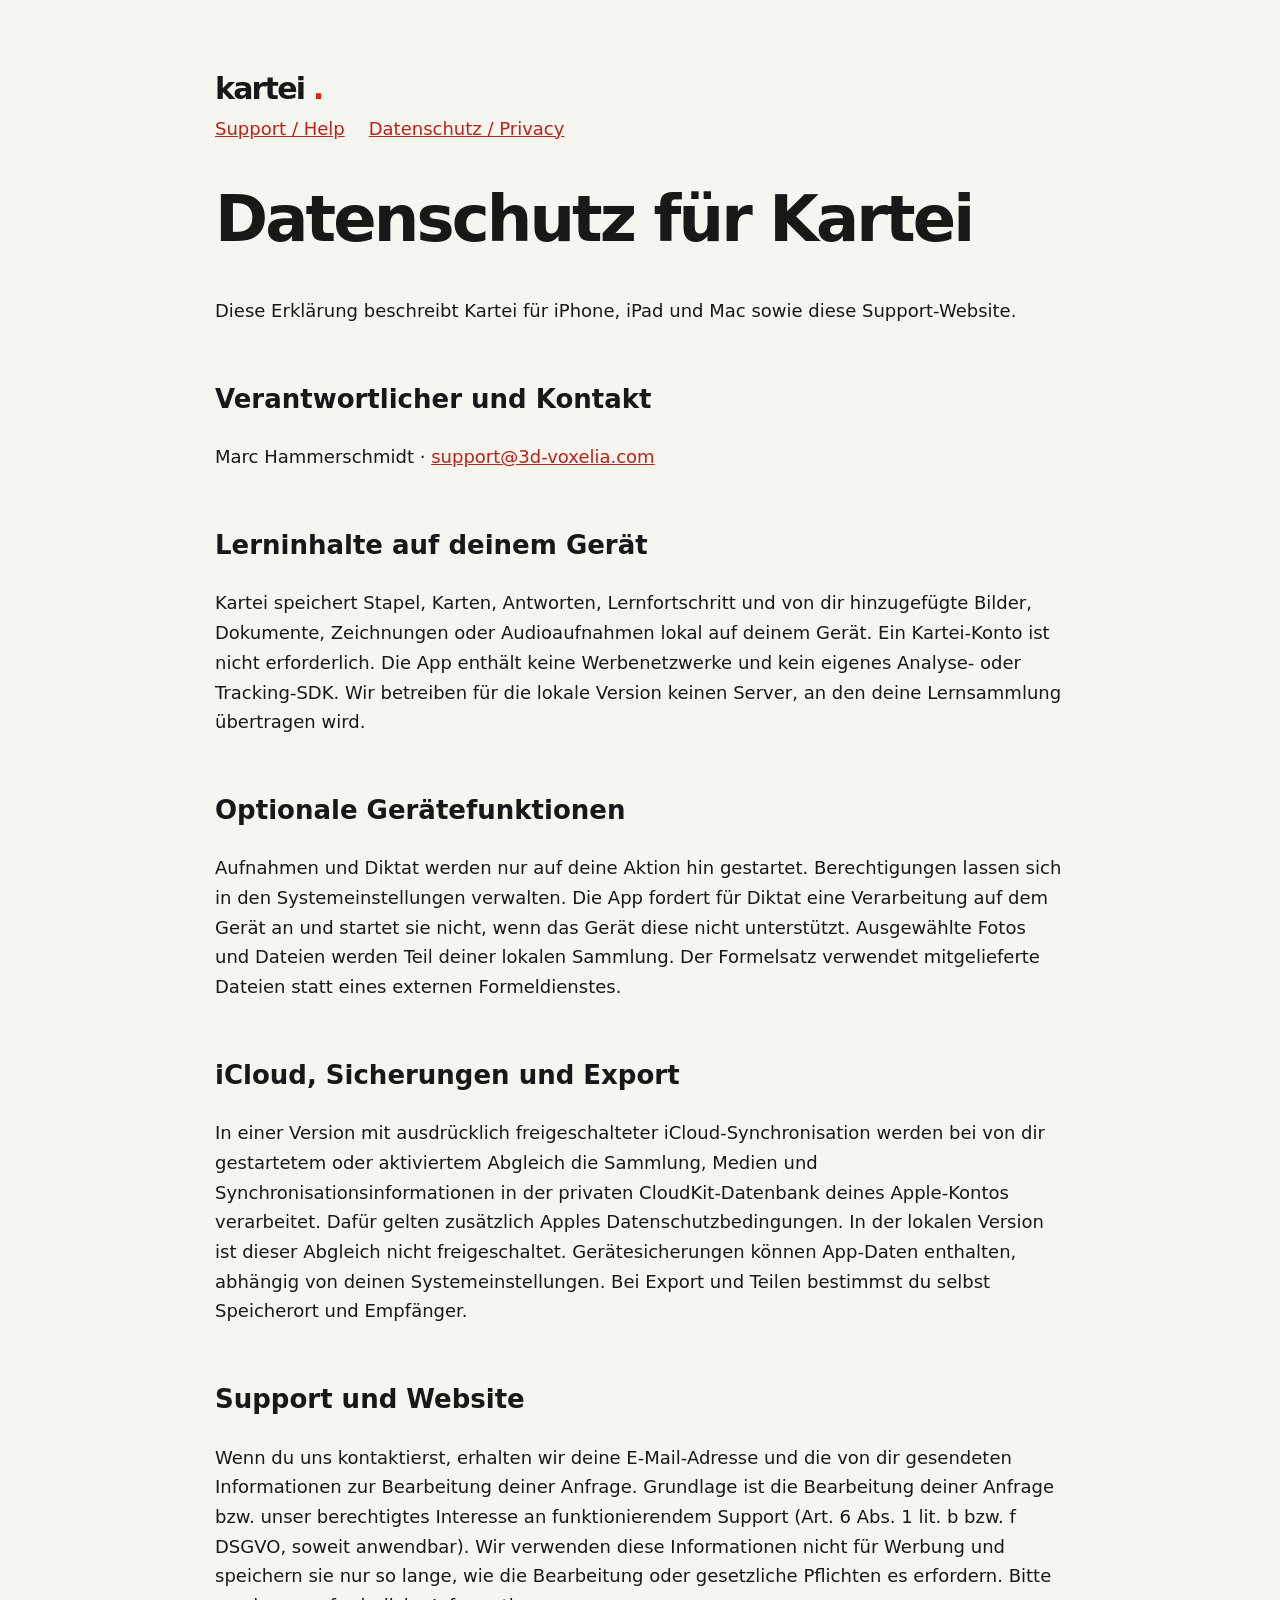
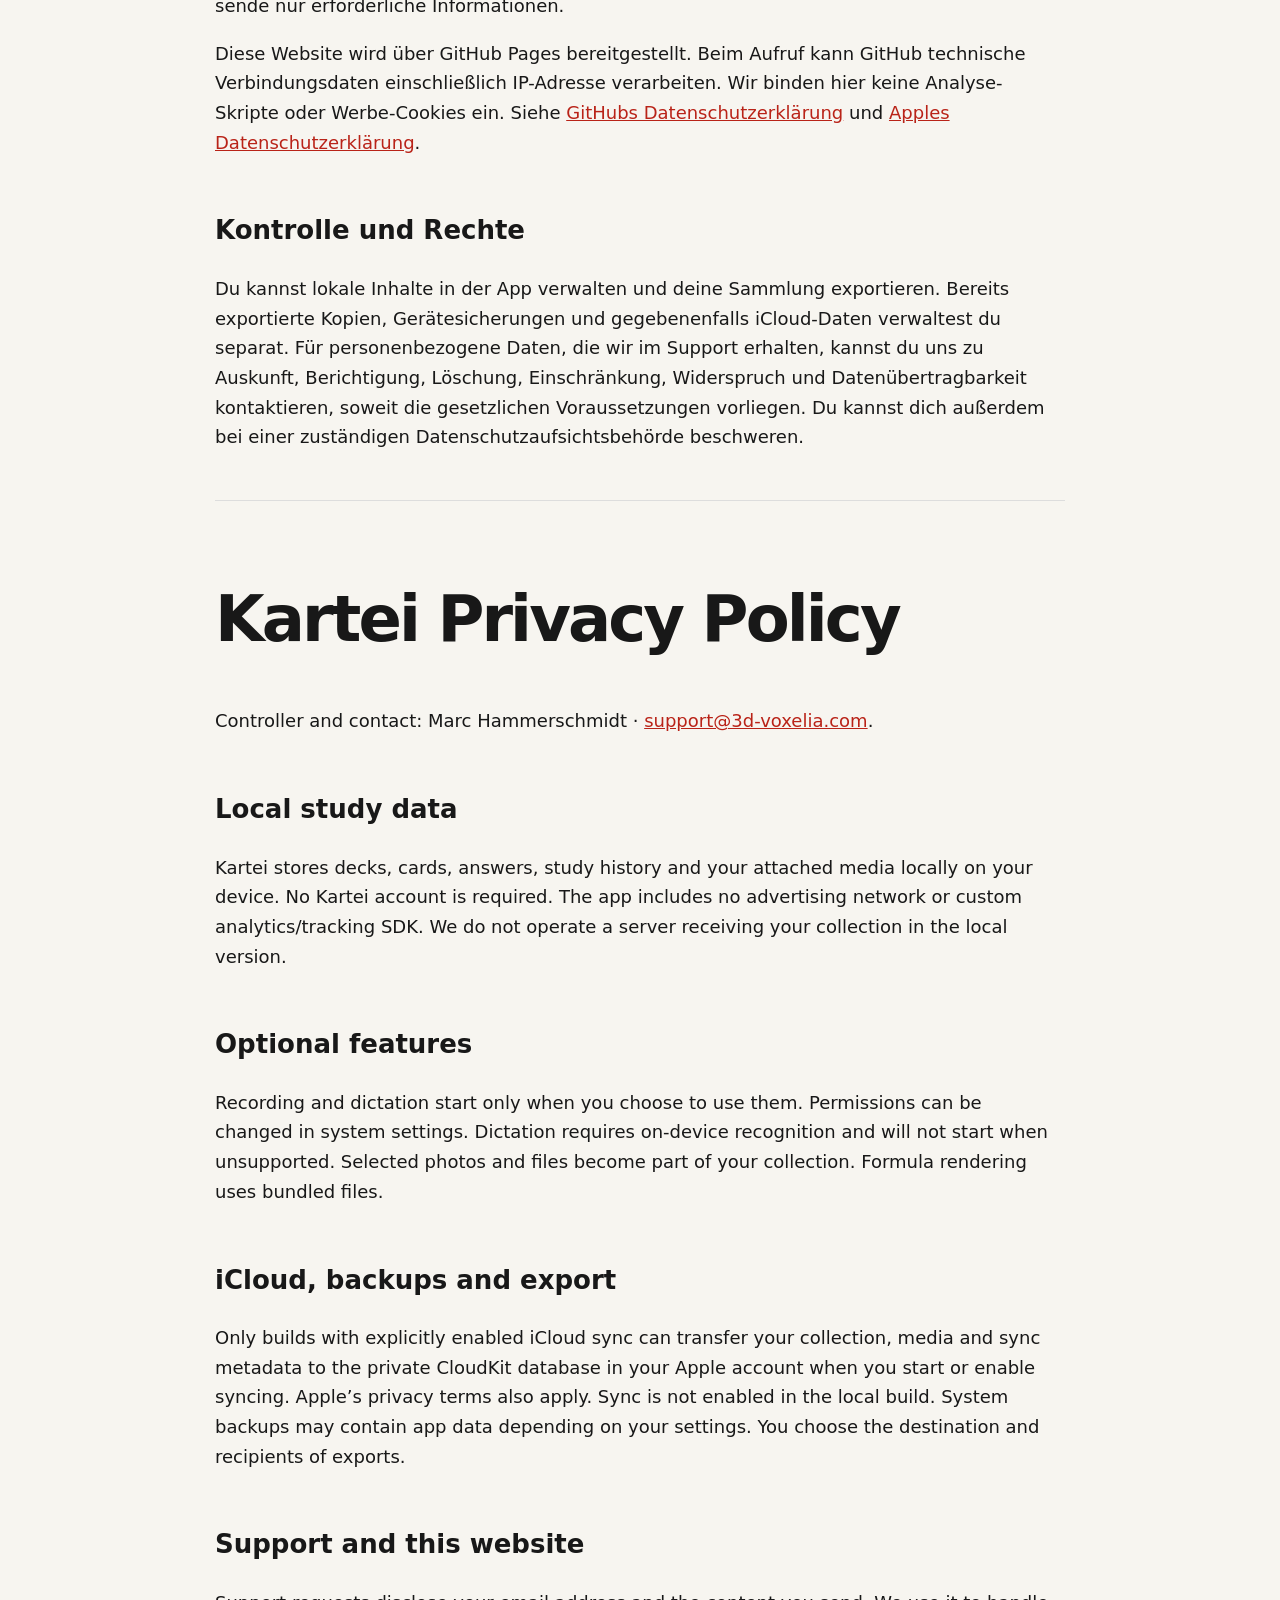
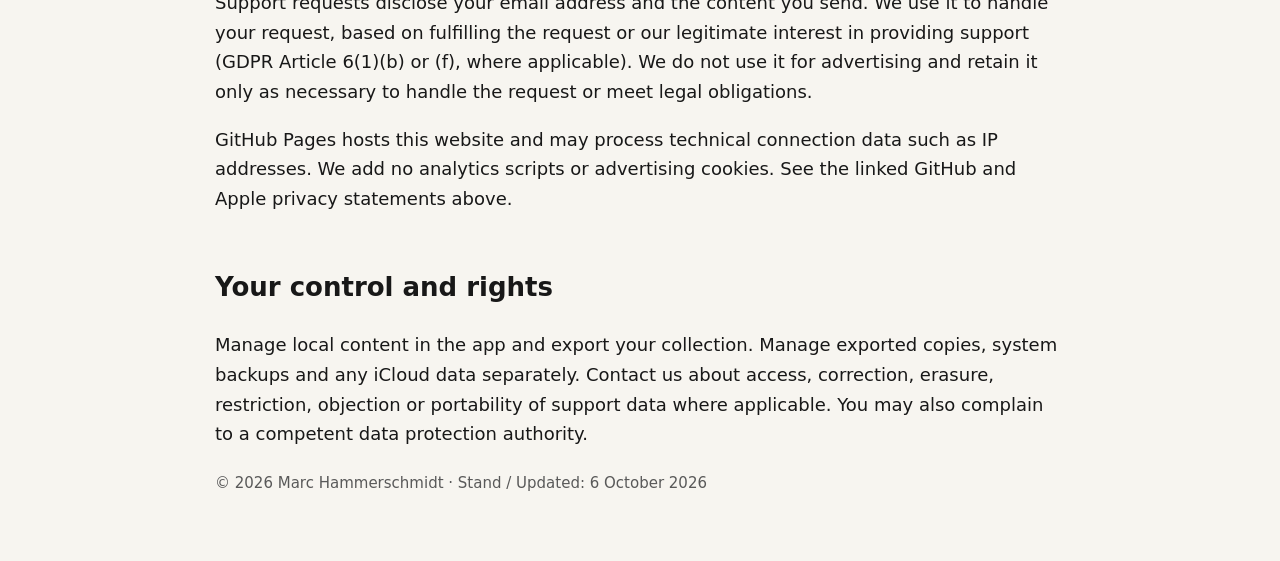
==== kartei/privacy.html @ 73644cab "Add bilingual Kartei privacy page" ====
<!doctype html><html lang="de"><meta charset="utf-8"><meta name="viewport" content="width=device-width,initial-scale=1"><title>Datenschutz · Privacy · Kartei</title><style>body{margin:0;background:#f7f5f0;color:#181818;font:18px/1.65 system-ui,sans-serif}main{max-width:850px;margin:auto;padding:64px 24px}h1{font-size:clamp(38px,7vw,64px);line-height:1.05;letter-spacing:-.045em}h2{margin-top:2em;font-size:26px}a{color:#b92318}nav{display:flex;gap:24px;flex-wrap:wrap}small{color:#595959}.brand{font-size:30px;font-weight:800;letter-spacing:-.06em}.brand span{color:#d72517}section{border-top:1px solid #ddd;padding-top:32px;margin-top:48px}</style><main><div class="brand">kartei<span> .</span></div><nav><a href="support.html">Support / Help</a><a href="privacy.html">Datenschutz / Privacy</a></nav><h1>Datenschutz für Kartei</h1><p>Diese Erklärung beschreibt Kartei für iPhone, iPad und Mac sowie diese Support-Website.</p><h2>Verantwortlicher und Kontakt</h2><p>Marc Hammerschmidt · <a href="mailto:support@3d-voxelia.com">support@3d-voxelia.com</a></p><h2>Lerninhalte auf deinem Gerät</h2><p>Kartei speichert Stapel, Karten, Antworten, Lernfortschritt und von dir hinzugefügte Bilder, Dokumente, Zeichnungen oder Audioaufnahmen lokal auf deinem Gerät. Ein Kartei-Konto ist nicht erforderlich. Die App enthält keine Werbenetzwerke und kein eigenes Analyse- oder Tracking-SDK. Wir betreiben für die lokale Version keinen Server, an den deine Lernsammlung übertragen wird.</p><h2>Optionale Gerätefunktionen</h2><p>Aufnahmen und Diktat werden nur auf deine Aktion hin gestartet. Berechtigungen lassen sich in den Systemeinstellungen verwalten. Die App fordert für Diktat eine Verarbeitung auf dem Gerät an und startet sie nicht, wenn das Gerät diese nicht unterstützt. Ausgewählte Fotos und Dateien werden Teil deiner lokalen Sammlung. Der Formelsatz verwendet mitgelieferte Dateien statt eines externen Formeldienstes.</p><h2>iCloud, Sicherungen und Export</h2><p>In einer Version mit ausdrücklich freigeschalteter iCloud-Synchronisation werden bei von dir gestartetem oder aktiviertem Abgleich die Sammlung, Medien und Synchronisationsinformationen in der privaten CloudKit-Datenbank deines Apple-Kontos verarbeitet. Dafür gelten zusätzlich Apples Datenschutzbedingungen. In der lokalen Version ist dieser Abgleich nicht freigeschaltet. Gerätesicherungen können App-Daten enthalten, abhängig von deinen Systemeinstellungen. Bei Export und Teilen bestimmst du selbst Speicherort und Empfänger.</p><h2>Support und Website</h2><p>Wenn du uns kontaktierst, erhalten wir deine E-Mail-Adresse und die von dir gesendeten Informationen zur Bearbeitung deiner Anfrage. Grundlage ist die Bearbeitung deiner Anfrage bzw. unser berechtigtes Interesse an funktionierendem Support (Art. 6 Abs. 1 lit. b bzw. f DSGVO, soweit anwendbar). Wir verwenden diese Informationen nicht für Werbung und speichern sie nur so lange, wie die Bearbeitung oder gesetzliche Pflichten es erfordern. Bitte sende nur erforderliche Informationen.</p><p>Diese Website wird über GitHub Pages bereitgestellt. Beim Aufruf kann GitHub technische Verbindungsdaten einschließlich IP-Adresse verarbeiten. Wir binden hier keine Analyse-Skripte oder Werbe-Cookies ein. Siehe <a href="https://docs.github.com/en/site-policy/privacy-policies/github-general-privacy-statement">GitHubs Datenschutzerklärung</a> und <a href="https://www.apple.com/legal/privacy/">Apples Datenschutzerklärung</a>.</p><h2>Kontrolle und Rechte</h2><p>Du kannst lokale Inhalte in der App verwalten und deine Sammlung exportieren. Bereits exportierte Kopien, Gerätesicherungen und gegebenenfalls iCloud-Daten verwaltest du separat. Für personenbezogene Daten, die wir im Support erhalten, kannst du uns zu Auskunft, Berichtigung, Löschung, Einschränkung, Widerspruch und Datenübertragbarkeit kontaktieren, soweit die gesetzlichen Voraussetzungen vorliegen. Du kannst dich außerdem bei einer zuständigen Datenschutzaufsichtsbehörde beschweren.</p><section lang="en"><h1>Kartei Privacy Policy</h1><p>Controller and contact: Marc Hammerschmidt · <a href="mailto:support@3d-voxelia.com">support@3d-voxelia.com</a>.</p><h2>Local study data</h2><p>Kartei stores decks, cards, answers, study history and your attached media locally on your device. No Kartei account is required. The app includes no advertising network or custom analytics/tracking SDK. We do not operate a server receiving your collection in the local version.</p><h2>Optional features</h2><p>Recording and dictation start only when you choose to use them. Permissions can be changed in system settings. Dictation requires on-device recognition and will not start when unsupported. Selected photos and files become part of your collection. Formula rendering uses bundled files.</p><h2>iCloud, backups and export</h2><p>Only builds with explicitly enabled iCloud sync can transfer your collection, media and sync metadata to the private CloudKit database in your Apple account when you start or enable syncing. Apple’s privacy terms also apply. Sync is not enabled in the local build. System backups may contain app data depending on your settings. You choose the destination and recipients of exports.</p><h2>Support and this website</h2><p>Support requests disclose your email address and the content you send. We use it to handle your request, based on fulfilling the request or our legitimate interest in providing support (GDPR Article 6(1)(b) or (f), where applicable). We do not use it for advertising and retain it only as necessary to handle the request or meet legal obligations.</p><p>GitHub Pages hosts this website and may process technical connection data such as IP addresses. We add no analytics scripts or advertising cookies. See the linked GitHub and Apple privacy statements above.</p><h2>Your control and rights</h2><p>Manage local content in the app and export your collection. Manage exported copies, system backups and any iCloud data separately. Contact us about access, correction, erasure, restriction, objection or portability of support data where applicable. You may also complain to a competent data protection authority.</p></section><footer><small>© 2026 Marc Hammerschmidt · Stand / Updated: 6 October 2026</small></footer></main></html>
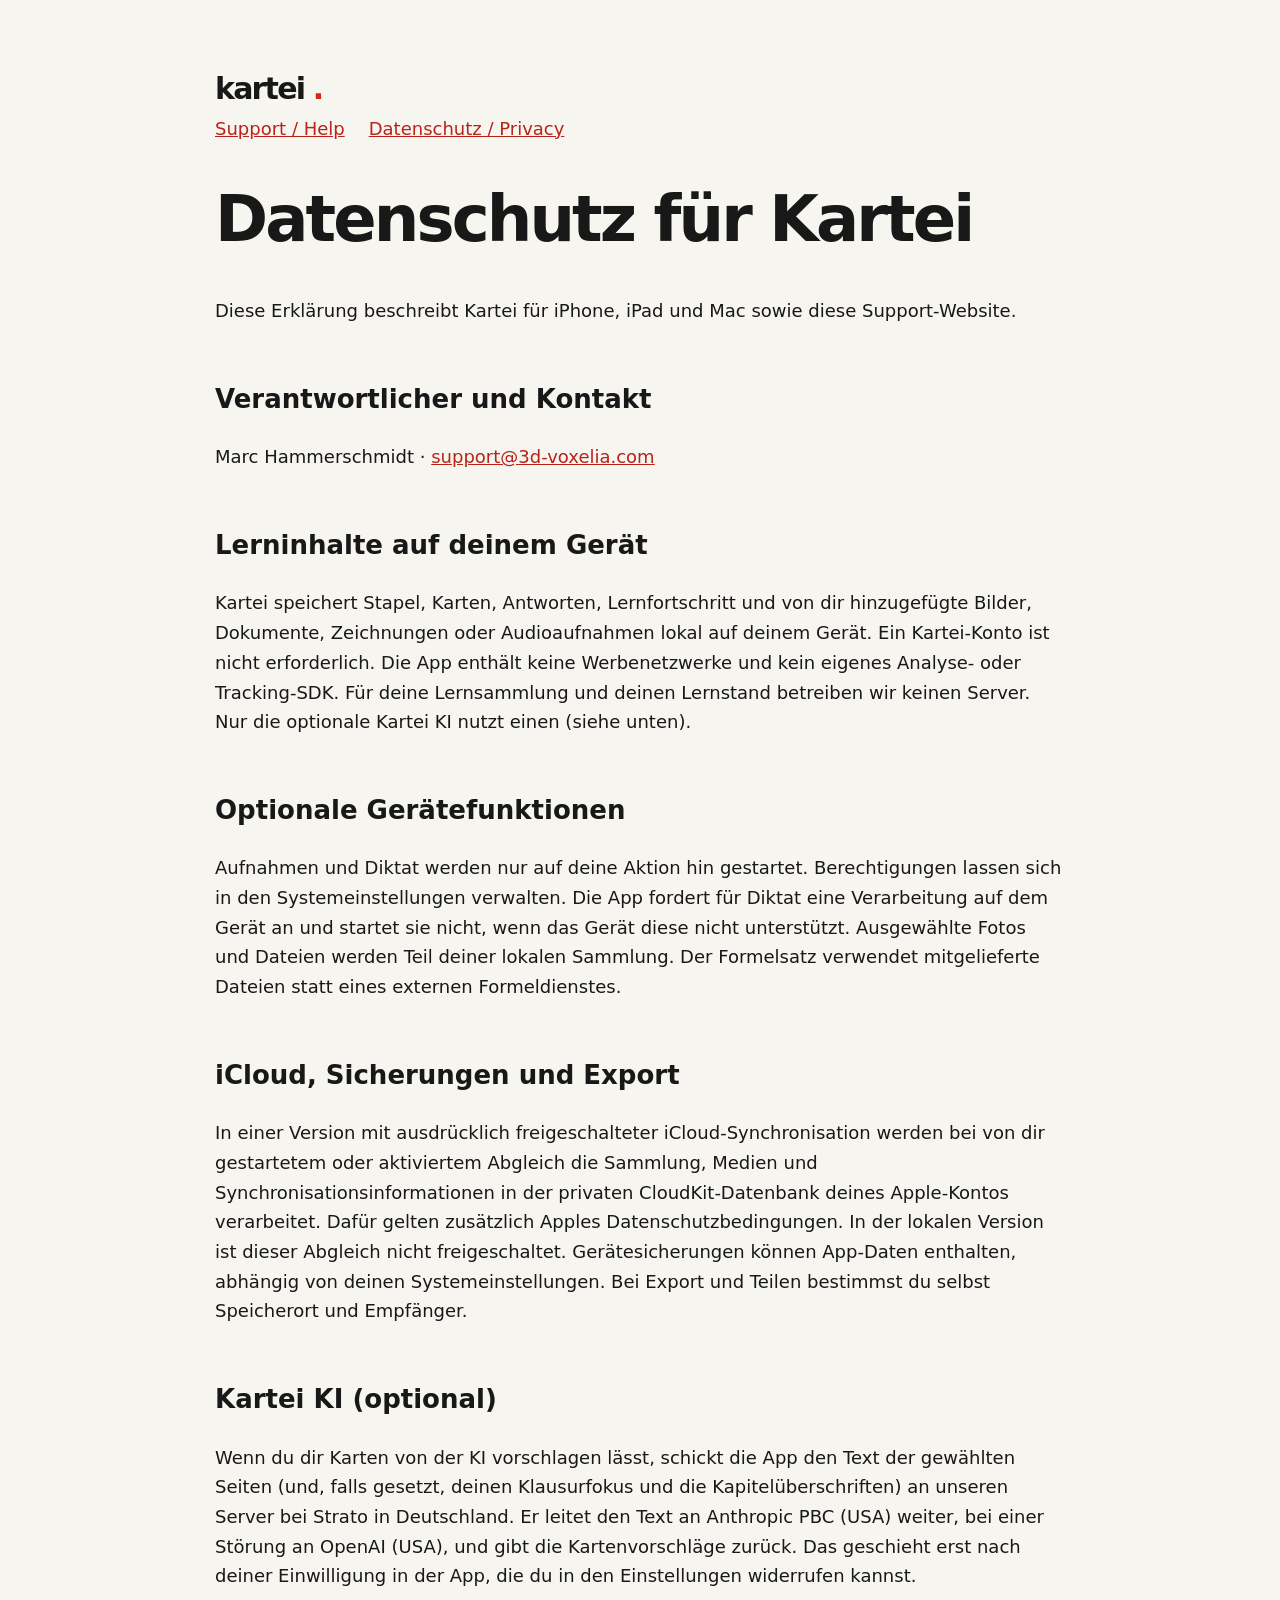
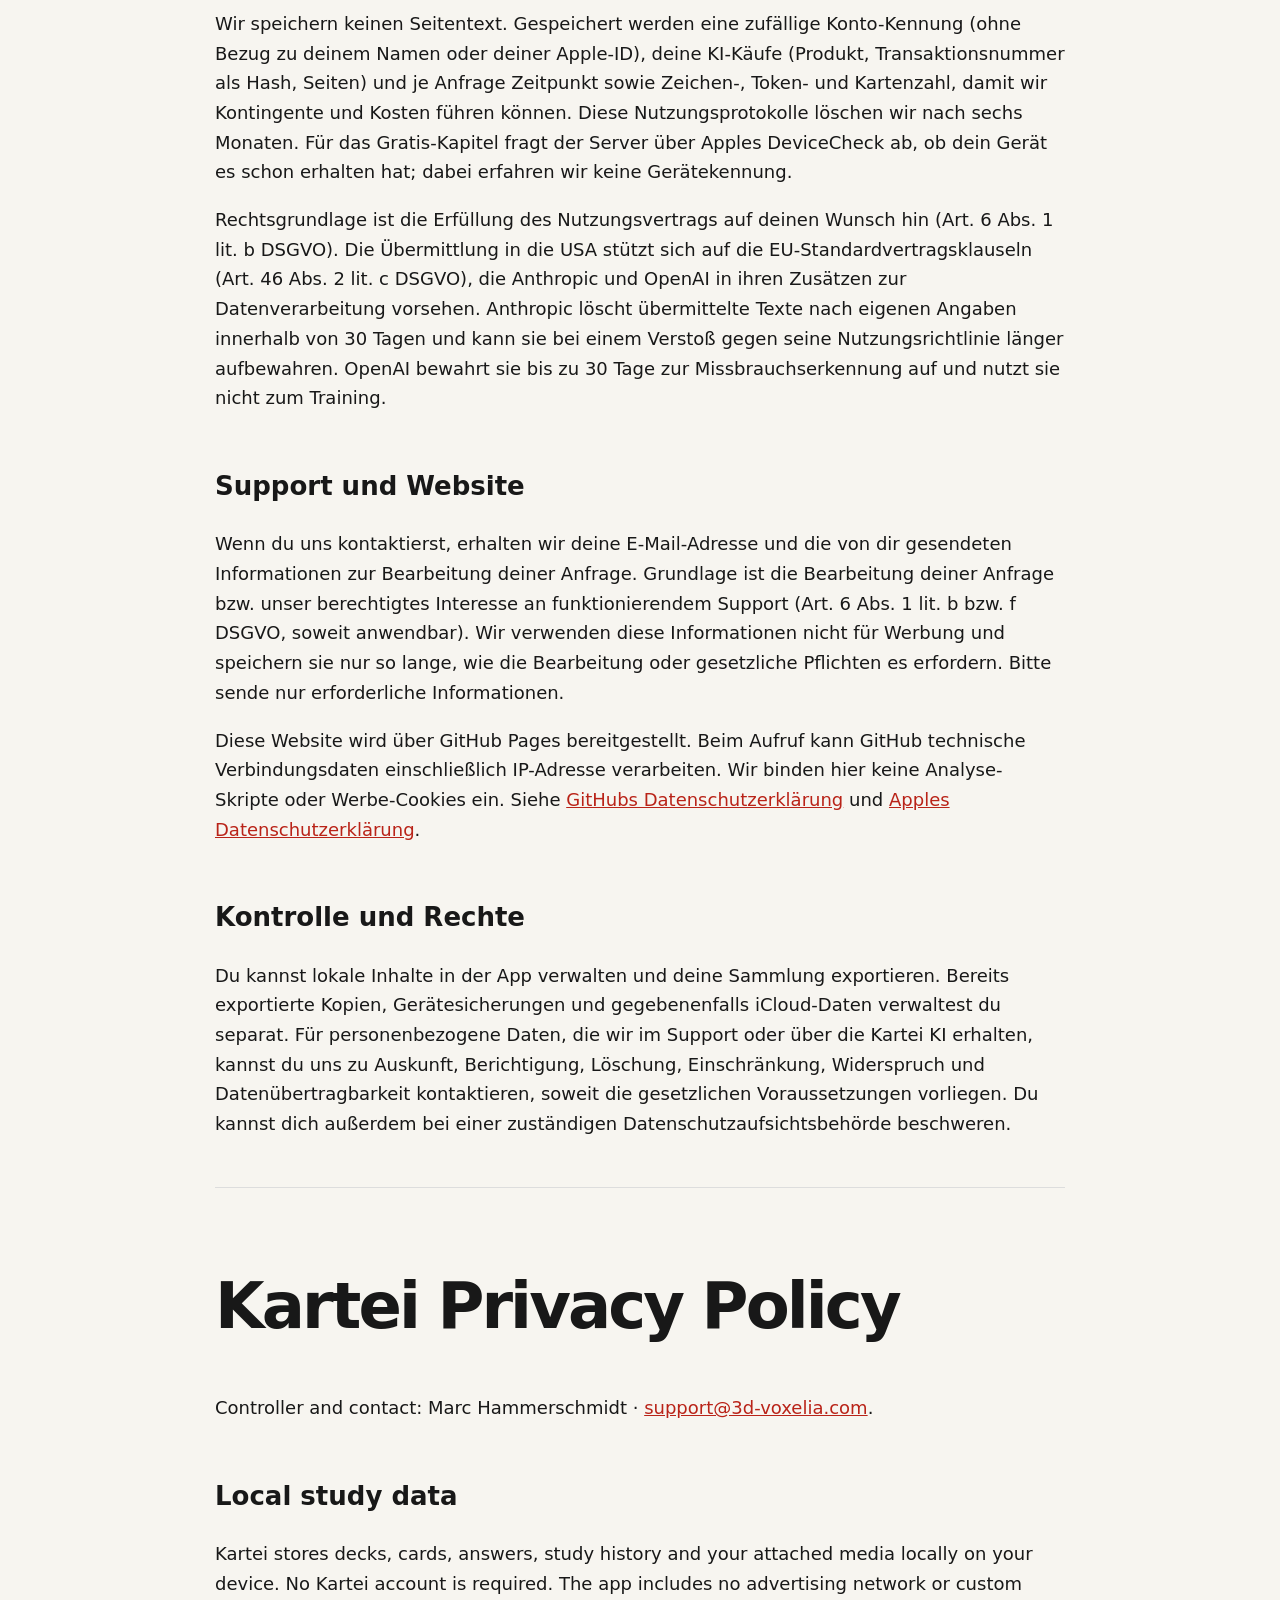
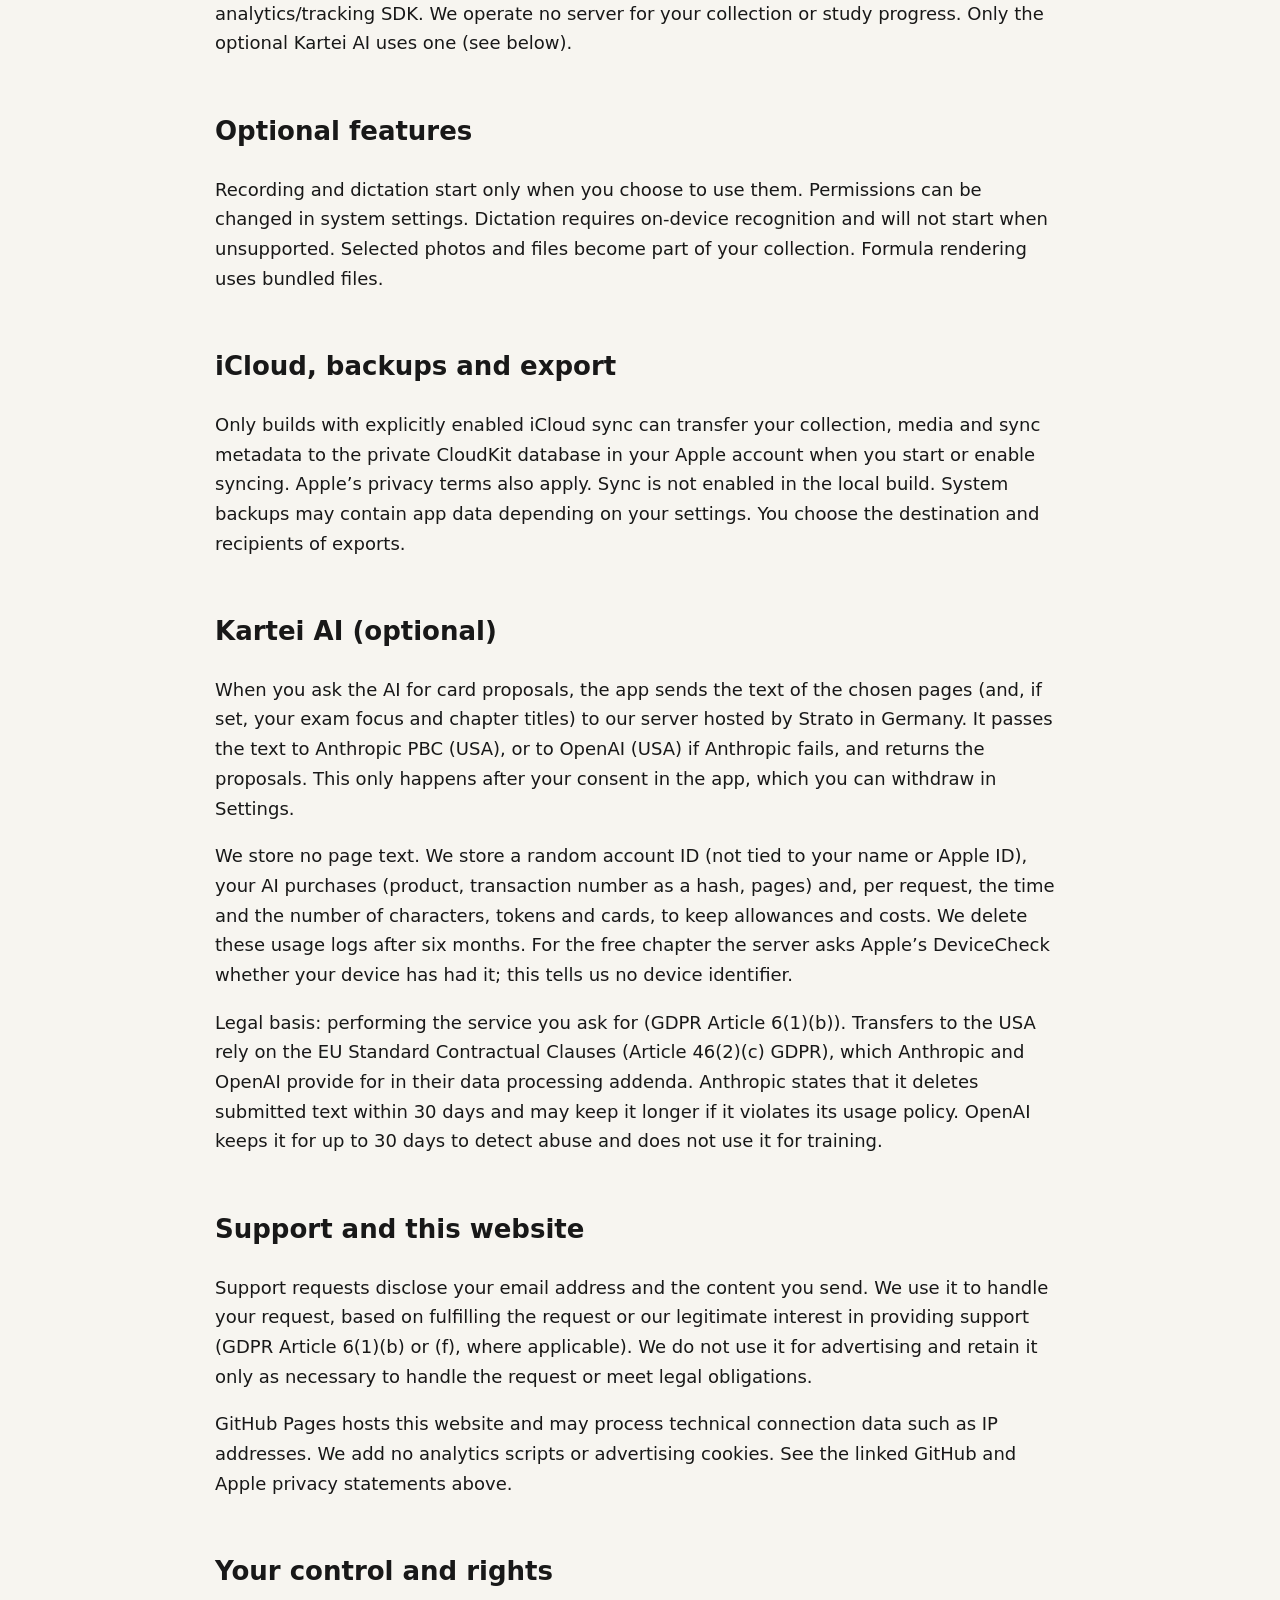
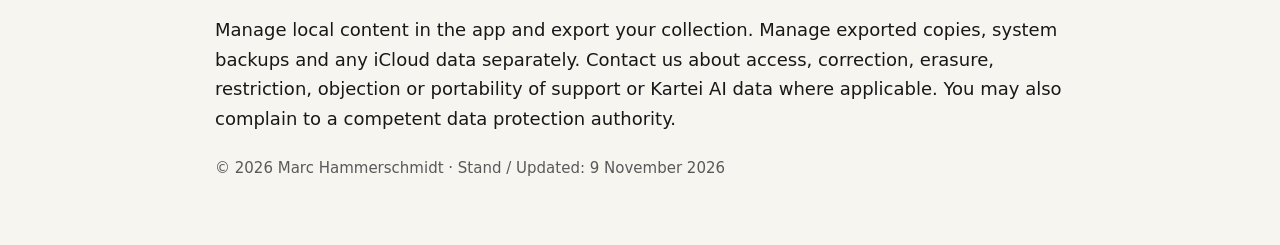
==== commit 68d48a1f: "Kartei privacy: add the optional Kartei AI section Kartei 1.0.13 brings an optional AI that turns sc" ====
--- a/kartei/privacy.html
+++ b/kartei/privacy.html
@@ -1 +1 @@
-<!doctype html><html lang="de"><meta charset="utf-8"><meta name="viewport" content="width=device-width,initial-scale=1"><title>Datenschutz · Privacy · Kartei</title><style>body{margin:0;background:#f7f5f0;color:#181818;font:18px/1.65 system-ui,sans-serif}main{max-width:850px;margin:auto;padding:64px 24px}h1{font-size:clamp(38px,7vw,64px);line-height:1.05;letter-spacing:-.045em}h2{margin-top:2em;font-size:26px}a{color:#b92318}nav{display:flex;gap:24px;flex-wrap:wrap}small{color:#595959}.brand{font-size:30px;font-weight:800;letter-spacing:-.06em}.brand span{color:#d72517}section{border-top:1px solid #ddd;padding-top:32px;margin-top:48px}</style><main><div class="brand">kartei<span> .</span></div><nav><a href="support.html">Support / Help</a><a href="privacy.html">Datenschutz / Privacy</a></nav><h1>Datenschutz für Kartei</h1><p>Diese Erklärung beschreibt Kartei für iPhone, iPad und Mac sowie diese Support-Website.</p><h2>Verantwortlicher und Kontakt</h2><p>Marc Hammerschmidt · <a href="mailto:support@3d-voxelia.com">support@3d-voxelia.com</a></p><h2>Lerninhalte auf deinem Gerät</h2><p>Kartei speichert Stapel, Karten, Antworten, Lernfortschritt und von dir hinzugefügte Bilder, Dokumente, Zeichnungen oder Audioaufnahmen lokal auf deinem Gerät. Ein Kartei-Konto ist nicht erforderlich. Die App enthält keine Werbenetzwerke und kein eigenes Analyse- oder Tracking-SDK. Wir betreiben für die lokale Version keinen Server, an den deine Lernsammlung übertragen wird.</p><h2>Optionale Gerätefunktionen</h2><p>Aufnahmen und Diktat werden nur auf deine Aktion hin gestartet. Berechtigungen lassen sich in den Systemeinstellungen verwalten. Die App fordert für Diktat eine Verarbeitung auf dem Gerät an und startet sie nicht, wenn das Gerät diese nicht unterstützt. Ausgewählte Fotos und Dateien werden Teil deiner lokalen Sammlung. Der Formelsatz verwendet mitgelieferte Dateien statt eines externen Formeldienstes.</p><h2>iCloud, Sicherungen und Export</h2><p>In einer Version mit ausdrücklich freigeschalteter iCloud-Synchronisation werden bei von dir gestartetem oder aktiviertem Abgleich die Sammlung, Medien und Synchronisationsinformationen in der privaten CloudKit-Datenbank deines Apple-Kontos verarbeitet. Dafür gelten zusätzlich Apples Datenschutzbedingungen. In der lokalen Version ist dieser Abgleich nicht freigeschaltet. Gerätesicherungen können App-Daten enthalten, abhängig von deinen Systemeinstellungen. Bei Export und Teilen bestimmst du selbst Speicherort und Empfänger.</p><h2>Support und Website</h2><p>Wenn du uns kontaktierst, erhalten wir deine E-Mail-Adresse und die von dir gesendeten Informationen zur Bearbeitung deiner Anfrage. Grundlage ist die Bearbeitung deiner Anfrage bzw. unser berechtigtes Interesse an funktionierendem Support (Art. 6 Abs. 1 lit. b bzw. f DSGVO, soweit anwendbar). Wir verwenden diese Informationen nicht für Werbung und speichern sie nur so lange, wie die Bearbeitung oder gesetzliche Pflichten es erfordern. Bitte sende nur erforderliche Informationen.</p><p>Diese Website wird über GitHub Pages bereitgestellt. Beim Aufruf kann GitHub technische Verbindungsdaten einschließlich IP-Adresse verarbeiten. Wir binden hier keine Analyse-Skripte oder Werbe-Cookies ein. Siehe <a href="https://docs.github.com/en/site-policy/privacy-policies/github-general-privacy-statement">GitHubs Datenschutzerklärung</a> und <a href="https://www.apple.com/legal/privacy/">Apples Datenschutzerklärung</a>.</p><h2>Kontrolle und Rechte</h2><p>Du kannst lokale Inhalte in der App verwalten und deine Sammlung exportieren. Bereits exportierte Kopien, Gerätesicherungen und gegebenenfalls iCloud-Daten verwaltest du separat. Für personenbezogene Daten, die wir im Support erhalten, kannst du uns zu Auskunft, Berichtigung, Löschung, Einschränkung, Widerspruch und Datenübertragbarkeit kontaktieren, soweit die gesetzlichen Voraussetzungen vorliegen. Du kannst dich außerdem bei einer zuständigen Datenschutzaufsichtsbehörde beschweren.</p><section lang="en"><h1>Kartei Privacy Policy</h1><p>Controller and contact: Marc Hammerschmidt · <a href="mailto:support@3d-voxelia.com">support@3d-voxelia.com</a>.</p><h2>Local study data</h2><p>Kartei stores decks, cards, answers, study history and your attached media locally on your device. No Kartei account is required. The app includes no advertising network or custom analytics/tracking SDK. We do not operate a server receiving your collection in the local version.</p><h2>Optional features</h2><p>Recording and dictation start only when you choose to use them. Permissions can be changed in system settings. Dictation requires on-device recognition and will not start when unsupported. Selected photos and files become part of your collection. Formula rendering uses bundled files.</p><h2>iCloud, backups and export</h2><p>Only builds with explicitly enabled iCloud sync can transfer your collection, media and sync metadata to the private CloudKit database in your Apple account when you start or enable syncing. Apple’s privacy terms also apply. Sync is not enabled in the local build. System backups may contain app data depending on your settings. You choose the destination and recipients of exports.</p><h2>Support and this website</h2><p>Support requests disclose your email address and the content you send. We use it to handle your request, based on fulfilling the request or our legitimate interest in providing support (GDPR Article 6(1)(b) or (f), where applicable). We do not use it for advertising and retain it only as necessary to handle the request or meet legal obligations.</p><p>GitHub Pages hosts this website and may process technical connection data such as IP addresses. We add no analytics scripts or advertising cookies. See the linked GitHub and Apple privacy statements above.</p><h2>Your control and rights</h2><p>Manage local content in the app and export your collection. Manage exported copies, system backups and any iCloud data separately. Contact us about access, correction, erasure, restriction, objection or portability of support data where applicable. You may also complain to a competent data protection authority.</p></section><footer><small>© 2026 Marc Hammerschmidt · Stand / Updated: 6 October 2026</small></footer></main></html>+<!doctype html><html lang="de"><meta charset="utf-8"><meta name="viewport" content="width=device-width,initial-scale=1"><title>Datenschutz · Privacy · Kartei</title><style>body{margin:0;background:#f7f5f0;color:#181818;font:18px/1.65 system-ui,sans-serif}main{max-width:850px;margin:auto;padding:64px 24px}h1{font-size:clamp(38px,7vw,64px);line-height:1.05;letter-spacing:-.045em}h2{margin-top:2em;font-size:26px}a{color:#b92318}nav{display:flex;gap:24px;flex-wrap:wrap}small{color:#595959}.brand{font-size:30px;font-weight:800;letter-spacing:-.06em}.brand span{color:#d72517}section{border-top:1px solid #ddd;padding-top:32px;margin-top:48px}</style><main><div class="brand">kartei<span> .</span></div><nav><a href="support.html">Support / Help</a><a href="privacy.html">Datenschutz / Privacy</a></nav><h1>Datenschutz für Kartei</h1><p>Diese Erklärung beschreibt Kartei für iPhone, iPad und Mac sowie diese Support-Website.</p><h2>Verantwortlicher und Kontakt</h2><p>Marc Hammerschmidt · <a href="mailto:support@3d-voxelia.com">support@3d-voxelia.com</a></p><h2>Lerninhalte auf deinem Gerät</h2><p>Kartei speichert Stapel, Karten, Antworten, Lernfortschritt und von dir hinzugefügte Bilder, Dokumente, Zeichnungen oder Audioaufnahmen lokal auf deinem Gerät. Ein Kartei-Konto ist nicht erforderlich. Die App enthält keine Werbenetzwerke und kein eigenes Analyse- oder Tracking-SDK. Für deine Lernsammlung und deinen Lernstand betreiben wir keinen Server. Nur die optionale Kartei KI nutzt einen (siehe unten).</p><h2>Optionale Gerätefunktionen</h2><p>Aufnahmen und Diktat werden nur auf deine Aktion hin gestartet. Berechtigungen lassen sich in den Systemeinstellungen verwalten. Die App fordert für Diktat eine Verarbeitung auf dem Gerät an und startet sie nicht, wenn das Gerät diese nicht unterstützt. Ausgewählte Fotos und Dateien werden Teil deiner lokalen Sammlung. Der Formelsatz verwendet mitgelieferte Dateien statt eines externen Formeldienstes.</p><h2>iCloud, Sicherungen und Export</h2><p>In einer Version mit ausdrücklich freigeschalteter iCloud-Synchronisation werden bei von dir gestartetem oder aktiviertem Abgleich die Sammlung, Medien und Synchronisationsinformationen in der privaten CloudKit-Datenbank deines Apple-Kontos verarbeitet. Dafür gelten zusätzlich Apples Datenschutzbedingungen. In der lokalen Version ist dieser Abgleich nicht freigeschaltet. Gerätesicherungen können App-Daten enthalten, abhängig von deinen Systemeinstellungen. Bei Export und Teilen bestimmst du selbst Speicherort und Empfänger.</p><h2>Kartei KI (optional)</h2><p>Wenn du dir Karten von der KI vorschlagen lässt, schickt die App den Text der gewählten Seiten (und, falls gesetzt, deinen Klausurfokus und die Kapitelüberschriften) an unseren Server bei Strato in Deutschland. Er leitet den Text an Anthropic PBC (USA) weiter, bei einer Störung an OpenAI (USA), und gibt die Kartenvorschläge zurück. Das geschieht erst nach deiner Einwilligung in der App, die du in den Einstellungen widerrufen kannst.</p><p>Wir speichern keinen Seitentext. Gespeichert werden eine zufällige Konto-Kennung (ohne Bezug zu deinem Namen oder deiner Apple-ID), deine KI-Käufe (Produkt, Transaktionsnummer als Hash, Seiten) und je Anfrage Zeitpunkt sowie Zeichen-, Token- und Kartenzahl, damit wir Kontingente und Kosten führen können. Diese Nutzungsprotokolle löschen wir nach sechs Monaten. Für das Gratis-Kapitel fragt der Server über Apples DeviceCheck ab, ob dein Gerät es schon erhalten hat; dabei erfahren wir keine Gerätekennung.</p><p>Rechtsgrundlage ist die Erfüllung des Nutzungsvertrags auf deinen Wunsch hin (Art. 6 Abs. 1 lit. b DSGVO). Die Übermittlung in die USA stützt sich auf die EU-Standardvertragsklauseln (Art. 46 Abs. 2 lit. c DSGVO), die Anthropic und OpenAI in ihren Zusätzen zur Datenverarbeitung vorsehen. Anthropic löscht übermittelte Texte nach eigenen Angaben innerhalb von 30 Tagen und kann sie bei einem Verstoß gegen seine Nutzungsrichtlinie länger aufbewahren. OpenAI bewahrt sie bis zu 30 Tage zur Missbrauchserkennung auf und nutzt sie nicht zum Training.</p><h2>Support und Website</h2><p>Wenn du uns kontaktierst, erhalten wir deine E-Mail-Adresse und die von dir gesendeten Informationen zur Bearbeitung deiner Anfrage. Grundlage ist die Bearbeitung deiner Anfrage bzw. unser berechtigtes Interesse an funktionierendem Support (Art. 6 Abs. 1 lit. b bzw. f DSGVO, soweit anwendbar). Wir verwenden diese Informationen nicht für Werbung und speichern sie nur so lange, wie die Bearbeitung oder gesetzliche Pflichten es erfordern. Bitte sende nur erforderliche Informationen.</p><p>Diese Website wird über GitHub Pages bereitgestellt. Beim Aufruf kann GitHub technische Verbindungsdaten einschließlich IP-Adresse verarbeiten. Wir binden hier keine Analyse-Skripte oder Werbe-Cookies ein. Siehe <a href="https://docs.github.com/en/site-policy/privacy-policies/github-general-privacy-statement">GitHubs Datenschutzerklärung</a> und <a href="https://www.apple.com/legal/privacy/">Apples Datenschutzerklärung</a>.</p><h2>Kontrolle und Rechte</h2><p>Du kannst lokale Inhalte in der App verwalten und deine Sammlung exportieren. Bereits exportierte Kopien, Gerätesicherungen und gegebenenfalls iCloud-Daten verwaltest du separat. Für personenbezogene Daten, die wir im Support oder über die Kartei KI erhalten, kannst du uns zu Auskunft, Berichtigung, Löschung, Einschränkung, Widerspruch und Datenübertragbarkeit kontaktieren, soweit die gesetzlichen Voraussetzungen vorliegen. Du kannst dich außerdem bei einer zuständigen Datenschutzaufsichtsbehörde beschweren.</p><section lang="en"><h1>Kartei Privacy Policy</h1><p>Controller and contact: Marc Hammerschmidt · <a href="mailto:support@3d-voxelia.com">support@3d-voxelia.com</a>.</p><h2>Local study data</h2><p>Kartei stores decks, cards, answers, study history and your attached media locally on your device. No Kartei account is required. The app includes no advertising network or custom analytics/tracking SDK. We operate no server for your collection or study progress. Only the optional Kartei AI uses one (see below).</p><h2>Optional features</h2><p>Recording and dictation start only when you choose to use them. Permissions can be changed in system settings. Dictation requires on-device recognition and will not start when unsupported. Selected photos and files become part of your collection. Formula rendering uses bundled files.</p><h2>iCloud, backups and export</h2><p>Only builds with explicitly enabled iCloud sync can transfer your collection, media and sync metadata to the private CloudKit database in your Apple account when you start or enable syncing. Apple’s privacy terms also apply. Sync is not enabled in the local build. System backups may contain app data depending on your settings. You choose the destination and recipients of exports.</p><h2>Kartei AI (optional)</h2><p>When you ask the AI for card proposals, the app sends the text of the chosen pages (and, if set, your exam focus and chapter titles) to our server hosted by Strato in Germany. It passes the text to Anthropic PBC (USA), or to OpenAI (USA) if Anthropic fails, and returns the proposals. This only happens after your consent in the app, which you can withdraw in Settings.</p><p>We store no page text. We store a random account ID (not tied to your name or Apple ID), your AI purchases (product, transaction number as a hash, pages) and, per request, the time and the number of characters, tokens and cards, to keep allowances and costs. We delete these usage logs after six months. For the free chapter the server asks Apple’s DeviceCheck whether your device has had it; this tells us no device identifier.</p><p>Legal basis: performing the service you ask for (GDPR Article 6(1)(b)). Transfers to the USA rely on the EU Standard Contractual Clauses (Article 46(2)(c) GDPR), which Anthropic and OpenAI provide for in their data processing addenda. Anthropic states that it deletes submitted text within 30 days and may keep it longer if it violates its usage policy. OpenAI keeps it for up to 30 days to detect abuse and does not use it for training.</p><h2>Support and this website</h2><p>Support requests disclose your email address and the content you send. We use it to handle your request, based on fulfilling the request or our legitimate interest in providing support (GDPR Article 6(1)(b) or (f), where applicable). We do not use it for advertising and retain it only as necessary to handle the request or meet legal obligations.</p><p>GitHub Pages hosts this website and may process technical connection data such as IP addresses. We add no analytics scripts or advertising cookies. See the linked GitHub and Apple privacy statements above.</p><h2>Your control and rights</h2><p>Manage local content in the app and export your collection. Manage exported copies, system backups and any iCloud data separately. Contact us about access, correction, erasure, restriction, objection or portability of support or Kartei AI data where applicable. You may also complain to a competent data protection authority.</p></section><footer><small>© 2026 Marc Hammerschmidt · Stand / Updated: 9 November 2026</small></footer></main></html>
